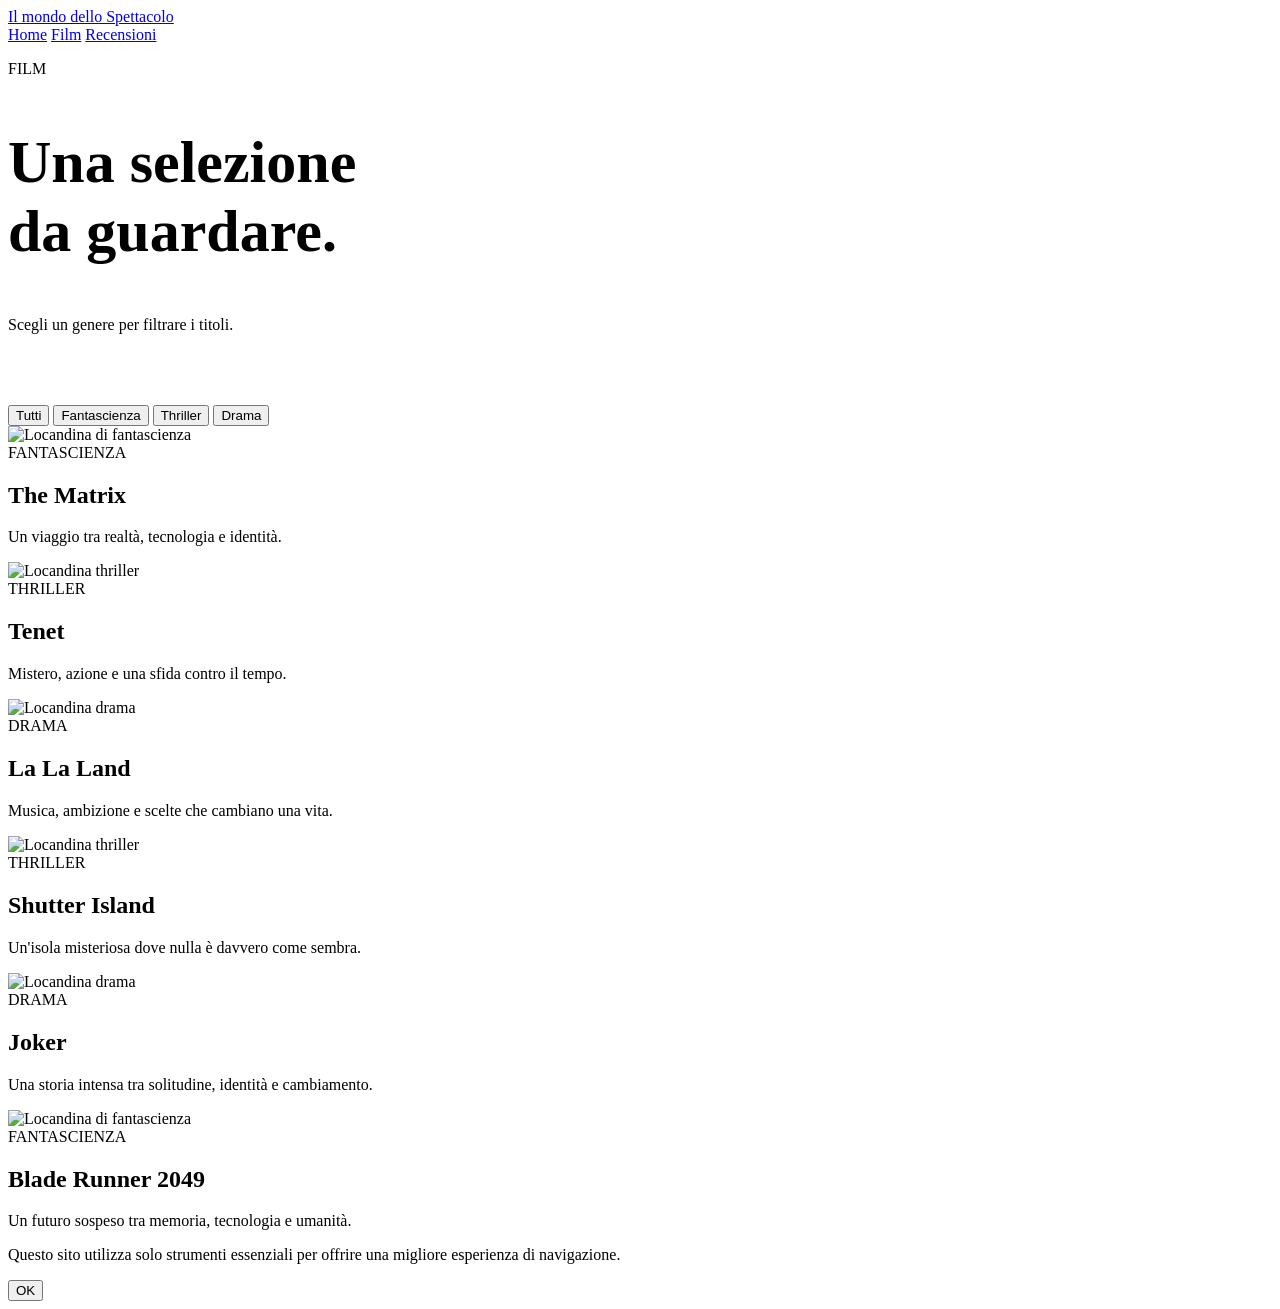
==== pagina1.html @ de0f216d "Add files via upload" ====
<!DOCTYPE html>
<html lang="it">
<head>
    <meta charset="UTF-8">
    <meta name="viewport" content="width=device-width, initial-scale=1.0">
    <title>Film</title>
    <link rel="icon" type="image/png" href="img/popcorn.png">
    <link rel="stylesheet" href="css/style.css">
</head>
<body>
<header class="header">
    <a class="logo" href="index.html">Il mondo dello Spettacolo</a>
    <nav>
        <a href="index.html">Home</a>
        <a class="active" href="pagina1.html">Film</a>
        <a href="pagina2.html">Recensioni</a>
    </nav>
</header>

<main class="main-pagine">
    <section class="heading-pagine" style="max-width: 720px; padding-bottom: 55px;">
        <p class="sottotitolo">FILM</p>
        <h1 style="font-size: 60px;">Una selezione<br>da guardare.</h1>
        <p>Scegli un genere per filtrare i titoli.</p>
    </section>

    <div class="filtri">
        <button class="filtro active" data-filtro="all">Tutti</button>
        <button class="filtro" data-filtro="scifi">Fantascienza</button>
        <button class="filtro" data-filtro="thriller">Thriller</button>
        <button class="filtro" data-filtro="drama">Drama</button>
    </div>

    <section class="film-grid">
        <article class="film-card" data-genre="scifi">
            <img src="img/matrix.jpg" alt="Locandina di fantascienza">
            <div class="film-info">
                <span>FANTASCIENZA</span>
                <h2>The Matrix</h2>
                <p>Un viaggio tra realtà, tecnologia e identità.</p>
            </div>
        </article>
        <article class="film-card" data-genre="thriller">
            <img src="img/tenet.jpg" alt="Locandina thriller">
            <div class="film-info">
                <span>THRILLER</span>
                <h2>Tenet</h2>
                <p>Mistero, azione e una sfida contro il tempo.</p>
            </div>
        </article>
        <article class="film-card" data-genre="drama">
            <img src="img/lalaland.jpg" alt="Locandina drama">
            <div class="film-info">
                <span>DRAMA</span>
                <h2>La La Land</h2>
                <p>Musica, ambizione e scelte che cambiano una vita.</p>
            </div>
        </article>
        <article class="film-card" data-genre="thriller">
            <img src="img/shutterisland.jpg" alt="Locandina thriller">
            <div class="film-info">
                <span>THRILLER</span>
                <h2>Shutter Island</h2>
                <p>Un'isola misteriosa dove nulla è davvero come sembra.</p>
            </div>
        </article>
        <article class="film-card" data-genre="drama">
            <img src="https://images.unsplash.com/photo-1594744958180-031595db6969?q=80&w=987&auto=format&fit=crop&ixlib=rb-4.1.0&ixid=M3wxMjA3fDB8MHxwaG90by1wYWdlfHx8fGVufDB8fHx8fA%3D%3D" alt="Locandina drama">
            <div class="film-info">
                <span>DRAMA</span>
                <h2>Joker</h2>
                <p>Una storia intensa tra solitudine, identità e cambiamento.</p>
            </div>
        </article>
        <article class="film-card" data-genre="scifi">
            <img src="img/bladerunner.jpg" alt="Locandina di fantascienza">
            <div class="film-info">
                <span>FANTASCIENZA</span>
                <h2>Blade Runner 2049</h2>
                <p>Un futuro sospeso tra memoria, tecnologia e umanità.</p>
            </div>
        </article>
    </section>
</main>
<div id="privacy-banner">
    <p>Questo sito utilizza solo strumenti essenziali per offrire una migliore esperienza di navigazione.</p>
    <button id="privacy-accept">OK</button>
</div>
<script src="js/script.js"></script>
</body>
</html>
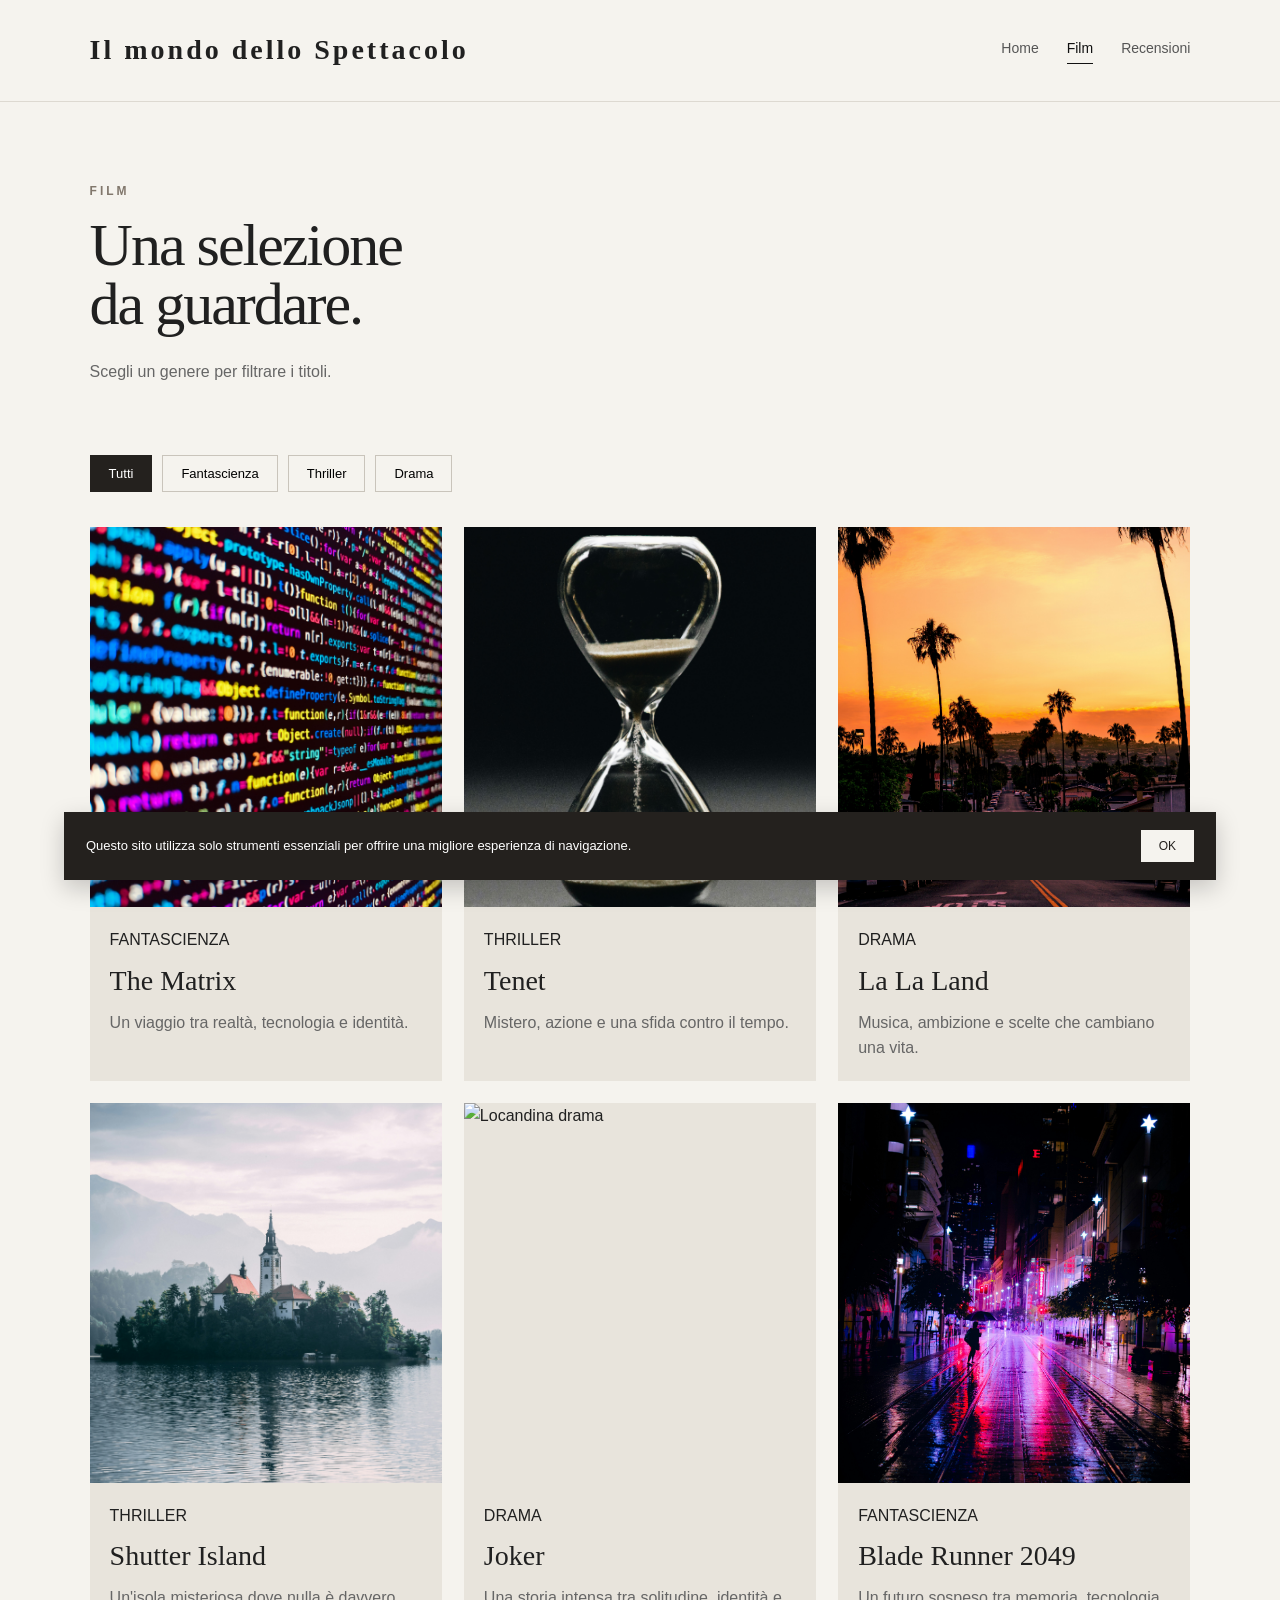
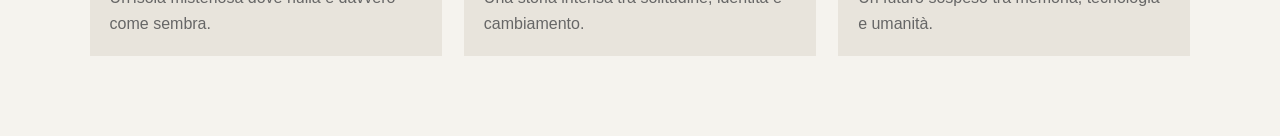
==== commit cd98167a: "Add files via upload" ====
--- a/pagina1.html
+++ b/pagina1.html
@@ -2,7 +2,6 @@
 <html lang="it">
 <head>
     <meta charset="UTF-8">
-    <meta name="viewport" content="width=device-width, initial-scale=1.0">
     <title>Film</title>
     <link rel="icon" type="image/png" href="img/popcorn.png">
     <link rel="stylesheet" href="css/style.css">
--- a/css/style.css
+++ b/css/style.css
@@ -0,0 +1,291 @@
+* { box-sizing: border-box; } /* seleziono tutti gli elemnti e gli diciamo che utilizzano 
+il modello border-box (witdh specifica la misura di content+padding+border */
+
+body {
+    margin: 0; /* margine del body nullo */
+    background: #f5f3ee; /* colore dello sfondo */
+    color: #202020; /* colore dei caratteri */
+    font-family: Arial, Helvetica, sans-serif; /* font dei caratteri */
+    line-height: 1.6; /* altezza verticale di una riga */
+}
+
+a { color: inherit; } /* tutti gli elemnti ipertestuali usano il colore dell'elemento genitore */
+
+.header { /* stiamo selezionando tutti gli elemnti con classe header */
+    width: 100%; /* l'header occupa il 100% della larghezza disponibile */
+    padding: 28px 7%; /* la distanza tra l'elemnto e il bordo e 28px verticale e il 7% orizzontale */
+    border-bottom: 1px solid #ddd9d1; /* caratteristiche della linea orizzontale che divide header e main */
+    display: flex; /* elementi disposti secondo il modello flex ovvero in orizzontale*/ 
+    align-items: center; /* allineo gli elemnti sullo stesso asse*/
+    justify-content: space-between; /* distribuisco gli elemnti lasciando il massimo spazio tra di loro */
+    gap: 30px; /* spazio tra gli elementi */
+}
+
+/* index */
+
+.logo { /* selezione gli elemnti della classe logo*/
+    font-family: Georgia, serif; /* font dei caratteri */
+    font-size: 28px; /* grandezza del font */
+    font-weight: bold; /* font in grassetto */
+    letter-spacing: 3px; /* spazio tra i caratteri */
+    text-decoration: none; /* rimuovo la sottolineature caratteristica degli elementi ipertestuali */
+}
+
+nav { 
+    display: flex; /* elementi disposti secondo il modello flex ovvero in orizzontale */ 
+    gap: 28px; /* fisso lo spazio tra elementi*/ 
+} 
+nav a { /* seleziono gli elemnti ipertestuali del nav */
+    text-decoration: none; /* rimuovo la sottolineature caratteristica degli elementi ipertestuali */
+    font-size: 14px; /* grandezza del font */
+    color: #555; /* colore dei caratteri */
+    padding-bottom: 4px; /* aggiungo uno spazio sotto*/
+}
+nav a:hover, nav a.active { /* seleziono gli elemnti ipertestuali del nav quando il mouse ci va sopra e quelli con la classe active*/
+    color: #111; /* colore dei caratteri */
+    border-bottom: 1px solid #111; /* caratteristiche della linea orizzontale che divide nav e header */
+}
+
+main {
+    width: min(1180px, 86%); /* non supera mai i 1180px ma su schermi più piccoli non occupa più del 86% */
+    margin: 0 auto; /* margine del main verticale nullo mentre quelloorizzontale automatico 
+    e distribuisce bene lo spazio a destra e sinistra mantenedo il contenuto centrato*/
+}
+
+.sezione1 {
+    min-height: 620px; /* l'altezza minima della sezione */
+    display: grid; /* elementi disposti secondo il modello grid ovvero in righe e colonne*/ 
+    grid-template-columns: 0.9fr 1.1fr /* creo due colonne che occupano 2 fr di spazio totale,
+    uso fr che equivale alla frazione di spazio disponibile  */ ;
+    gap: 55px; /* spazio tra le colonne */
+    padding: 70px 0 80px; /* spazio sopra e sotto la sezione */
+}
+
+.sezione1-testo { 
+    display: flex; /* elementi disposti secondo il modello flex ovvero in orizzontale */ 
+    flex-direction: column; /* modifico la direzione da orizzontale a verticale */ 
+    justify-content: center; /* metto il contenuto della sezione al centro della sezione */
+}
+.sottotitolo { 
+    margin: 0 0 15px; /* margine sopra la sezione */
+    font-size: 12px;  /* grandezza del font */
+    letter-spacing: 3px; /* spazio tra i caratteri */
+    font-weight: bold; /* font in grassetto */
+    color: #81776c; /* colore dei caratteri */
+}
+.sezione1 h1, .heading-pagine h1 {
+    margin: 0 0 25px; /* margine sopra la sezione */
+    font-family: Georgia, "Times New Roman", serif; /* font dei caratteri */
+    font-size: 60px; /* grandezza del font */
+    line-height: 0.98; /* regolo l'altezza tra le righe */
+    font-weight: 500; /* grandezza del font */
+    letter-spacing: -2px; /* spazio tra i caratteri */
+}
+.sezione1-testo > p:not(.sottotitolo) {  /* seleziono i figli diretti escludendo la classe sottotitolo */
+    max-width: 480px; /* grandezza massima della sezione */
+    color: #666; /* colore dei caratteri */
+    font-size: 17px; /* grandezza del font */
+}
+
+.sezione1-image {
+    min-height: 520px; /* altezza minima dell'immagine */
+}
+
+.sezione1-image img {
+    width: 100%; /* larghezza della card */
+    height: 520px; /* altezza immagine */
+    object-fit: cover; /* faccio in modo che la l'immagine riempia completamente il rettangolo */
+    display: block; /* faccio diventare l'immagine un blocco */ 
+}
+
+.sezione2 { 
+    padding: 30px 0 55px; /* spazio sopra e sotto la sezione */
+    max-width: 780px; /* grandezza massima della sezione */
+}
+.sezione2 h2 { 
+    margin: 0 0 20px; /* margine sopra la sezione */
+    font-family: Georgia, serif; /* font dei caratteri */
+    font-size: 48px; /* grandezza del font */
+    line-height: 1.05; /* regolo l'altezza tra le righe */
+    font-weight: 500; /* spessore del font */
+}
+.sezione2 p:last-child, .heading-pagine > p:last-child { /* seleziono l'ultimo figlio p di sezione2 ovvero l'ultimo p 
+    stessa cosa per i figli diretti*/
+    color: #666; /* colore dei caratteri */
+}
+
+.scheda-grid { 
+    display: grid; /* elementi disposti secondo il modello grid ovvero in righe e colonne*/ 
+    grid-template-columns: 1.35fr 1fr 1fr /* creo tre colonne che occupano 3.35 fr di spazio totale,
+    uso fr che equivale alla frazione di spazio disponibile  */ ; 
+    gap: 18px; /* spazio tra le colonne */
+    padding-bottom: 80px; /* spazio sotto la sezione */
+}
+.scheda { 
+    background: #e8e4dc; /* colore sfondo */
+}
+.scheda img { 
+    width: 100%; /* larghezza della card */
+    height: 380px; /* altezza immagine */
+    object-fit: cover; /* faccio in modo che la l'immagine riempia completamente il rettangolo */
+    display: block; /* faccio diventare l'immagine un blocco */ 
+}
+.scheda.grande img { 
+    height: 500px; /* altezza immagine */
+}
+.scheda div { 
+    padding: 25px; /* *spazio attorno al div*/
+}
+.scheda span, .movie-info span, .review span { 
+    font-size: 11px; /* grandezza del font */
+    letter-spacing: 2px; /* spazio tra i caratteri */
+    color: #82776c; /* colore dei caratteri */
+    font-weight: bold; /* font in grassetto */
+}
+.scheda h3 { 
+    margin: 8px 0; /* margine sotto e sopra la sezione */
+    font-family: Georgia, serif; /* font dei caratteri */
+    font-size: 25px; /* grandezza del font */
+    font-weight: 500; /* spessore del font */
+}
+.scheda p { 
+    color: #666; /* colore dei caratteri */
+    margin-bottom: 0; /* margine sotto la sezione nullo*/
+}
+
+/* Pagina1 */
+
+.main-pagine { 
+    padding: 80px 0; /* spazio sopra il main*/
+}
+
+.filtri { 
+    display: flex; /* filtri disposti in orizzontale */
+    gap: 10px; /* distanza tra i filtri */
+    flex-wrap: wrap; /* se non c'è abbastanza spazio gli elemnti vanno a capo */
+    margin-bottom: 35px; /* spazio inferiore della sezione */
+}
+.filtro { 
+    border: 1px solid #c9c4bb; /* imposto lo stile del bottone, spessore stile e colore*/
+    background: transparent; /* imposto lo sfondo trasparente */
+    padding: 10px 18px; /* imposto lo spazio interno a destra e sinista e poi sopra e sotto del bottone */
+    cursor: pointer; /* quando ci passo sopra compare la manina */
+    font-size: 13px; /* grandezza del font */
+}
+.filtro.active, .filtro:hover { 
+    background: #24211e; /* colore sfondo */
+    color: white; /* colore dei caratteri */
+    border-color: #24211e; /* colore del bordo */
+}
+
+.film-grid { 
+    display: grid; /* elementi disposti secondo il modello grid ovvero in righe e colonne*/
+    grid-template-columns: repeat(3, 1fr); /* creo tre colonne che occupano tutte e tre 1fr di spazio */
+    gap: 22px; /* spazio tra le colonne */
+}
+.film-card { 
+    background: #e8e4dc; /* colore sfondo */
+}
+.film-card img { 
+    width: 100%; /* l'immagine occupa l'intero spazio della colonna */
+    height: 380px; /* altezza immagine */ 
+    display: block; /* faccio diventare l'immagine un blocco */ 
+    object-fit: cover; /* faccio in modo che la l'immagine riempia completamente il rettangolo */
+}
+.film-info { 
+    padding: 20px; /* *spazio attorno al div*/
+}
+.film-info h2 { 
+    margin: 6px 0; /* margine sotto e sopra la sezione */
+    font-family: Georgia, serif; /* font dei caratteri */
+    font-size: 28px; /* grandezza del font */
+    font-weight: 500; /* spessore del font */
+}
+.film-info p { 
+    color: #666; /* colore dei caratteri */
+    margin: 0; /* margine del div nullo*/
+}
+
+/* Pagina2 */
+
+.reviews { 
+    border-top: 1px solid #d6d1c8; /* caratteristiche della linea orizzontale che divide heading-pagine e le recensioni:
+    spessore linea, linea continua e colore */
+}
+.review { 
+    display: grid; /* elementi disposti secondo il modello grid ovvero in righe e colonne*/
+    grid-template-columns: 80px 1fr 100px; /* creo tre colonne che occupano rispettivamente 80px, 1fr, 100px */
+    gap: 25px; /* spazio tra le colonne */
+    padding: 35px 0; /* spazio sopra e sotto la sezione */
+    border-bottom: 1px solid #d6d1c8; /* caratteristiche della linea orizzontale che divide ogni recensione:
+    spessore linea, linea continua e colore */
+    align-items: start; /* gli elemnti vengono allineati all'inizio del loro spazio più a sinistra*/ 
+}
+.review-number { 
+    font-family: Georgia, serif; /* font dei caratteri */
+    font-size: 30px; /* grandezza del font */
+    color: #9b9288; /* colore dei caratteri */
+}
+.review h2 { 
+    margin: 5px 0 10px; /* imposto lo spazio sopra e sotto*/
+    font-family: Georgia, serif; /* font dei caratteri */
+    font-size: 34px; /* grandezza del font */
+    font-weight: 500; /* spessore del font */
+}
+.review p { 
+    margin: 0; /* margine del div nullo*/
+    max-width: 700px; /* grandezza massima della sezione */
+    color: #666; /* colore dei caratteri */
+}
+.review-voto {
+    display: flex; /* elementi disposti secondo il modello flex ovvero in orizzontale*/ 
+    flex-direction: column; /* modifico la direzione da orizzontale a verticale */ 
+    align-items: flex-end; /* elementi allineati alla fine della sezione*/
+    gap: 15px; /* spazio tra le colonne */
+}
+
+.review-voto strong {
+    letter-spacing: 3px; /* spazio tra i caratteri */
+    font-size: 14px; /* grandezza del font */
+}
+
+.review-voto img {
+    width: 100px; /* larghezza della card */
+    height: 120px; /* altezza immagine */
+    object-fit: cover; /* faccio in modo che la l'immagine riempia completamente il rettangolo */
+    display: block; /* faccio diventare l'immagine un blocco */ 
+}
+
+#privacy-banner {
+    position: fixed;
+    bottom: 20px;
+    left: 50%;
+    transform: translateX(-50%);
+    width: 90%;
+    max-width: 1300px;
+    background: #24211e;
+    color: white;
+    padding: 18px 22px;
+    display: none;
+    align-items: center;
+    justify-content: space-between;
+    gap: 20px;
+    box-sizing: border-box;
+    box-shadow: 0 8px 25px rgba(0, 0, 0, 0.2);
+    z-index: 1000;
+}
+
+#privacy-banner p {
+    margin: 0;
+    font-size: 13px;
+    line-height: 1.5;
+}
+
+#privacy-accept {
+    border: none;
+    background: #f5f3ee;
+    color: #24211e;
+    padding: 9px 18px;
+    cursor: pointer;
+    font-size: 12px;
+}
